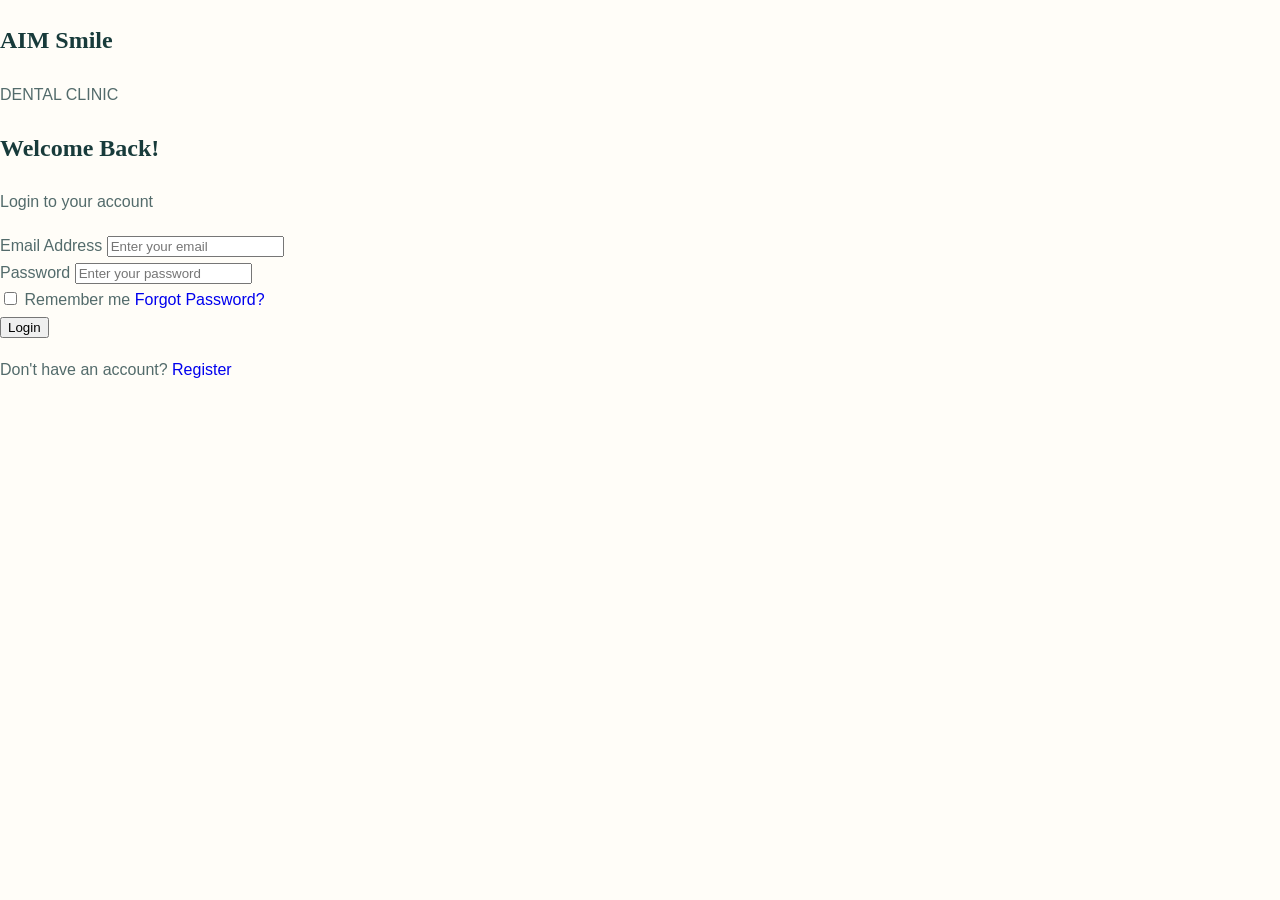
==== login.html @ cc072f6f "Add files via upload" ====
<!DOCTYPE html>
<html lang="en">
<head>
    <meta charset="UTF-8">
    <meta name="viewport" content="width=device-width, initial-scale=1.0">
    <title>Login | AIM Smile Dental Clinic</title>
    <link rel="stylesheet" href="https://cdn.jsdelivr.net/npm/bootstrap-icons@1.11.3/font/bootstrap-icons.min.css">
    <link rel="stylesheet" href="style.css">
</head>

<body class="login-page">

    <main class="container">
        <section class="form-card">

            <div class="logo">
                <i class="bi bi-tooth"></i>
            </div>

            <h1>AIM Smile</h1>
            <p class="clinic-name">DENTAL CLINIC</p>

            <h2>Welcome Back!</h2>
            <p class="subtitle">Login to your account</p>

            <form action="#" method="post">

                <div class="form-group">
                    <label for="email">Email Address</label>
                    <input
                        type="email"
                        id="email"
                        name="email"
                        placeholder="Enter your email"
                        required
                    >
                </div>

                <div class="form-group">
                    <label for="password">Password</label>
                    <input
                        type="password"
                        id="password"
                        name="password"
                        placeholder="Enter your password"
                        required
                    >
                </div>

                <div class="options">
                    <label class="remember">
                        <input type="checkbox" name="remember">
                        Remember me
                    </label>

                    <a href="#">Forgot Password?</a>
                </div>

                <button type="submit">Login</button>

            </form>

            <p class="account-text">
                Don't have an account?
                <a href="register.html">Register</a>
            </p>

        </section>
    </main>

</body>
</html>
---- style.css ----
:root {
    --primary: #159c9c;
    --primary-dark: #087878;
    --light-blue: #eafafa;
    --cream: #fffdf8;
    --dark: #183b3b;
    --text: #536b6b;
    --white: #ffffff;
    --border: #e4eeee;
    --shadow: 0 15px 40px rgba(24, 59, 59, 0.10);
}

* {
    box-sizing: border-box;
}

html {
    scroll-behavior: smooth;
}

body {
    margin: 0;
    font-family: "DM Sans", sans-serif;
    color: var(--text);
    background: var(--cream);
    line-height: 1.7;
}

h1,
h2,
h3,
h4 {
    color: var(--dark);
    font-weight: 700;
}

h1,
h2 {
    font-family: "Playfair Display", serif;
}

a {
    text-decoration: none;
}

.section-padding {
    padding: 90px 0;
}


.btn-main {
    display: inline-block;
    background: var(--primary);
    color: white;
    border: 2px solid var(--primary);
    padding: 11px 24px;
    border-radius: 30px;
    font-weight: 600;
    transition: all 0.3s ease;
}

.btn-main:hover {
    background: var(--primary-dark);
    border-color: var(--primary-dark);
    color: white;
    transform: translateY(-2px);
}

.btn-outline-main {
    display: inline-block;
    color: var(--primary);
    border: 2px solid var(--primary);
    padding: 10px 23px;
    border-radius: 30px;
    font-weight: 600;
    transition: all 0.3s ease;
}

.btn-outline-main:hover {
    background: var(--primary);
    color: white;
}

.btn-white {
    display: inline-block;
    background: white;
    color: var(--primary-dark);
    border: 2px solid white;
    padding: 12px 24px;
    border-radius: 30px;
    font-weight: 700;
    transition: 0.3s ease;
}

.btn-white:hover {
    background: var(--cream);
    color: var(--primary-dark);
    transform: translateY(-2px);
}


.navbar {
    background: rgba(255, 255, 255, 0.97);
    padding: 15px 0;
    box-shadow: 0 3px 20px rgba(0, 0, 0, 0.05);
}

.navbar-brand {
    color: var(--dark) !important;
    font-size: 1.45rem;
    font-weight: 700;
}

.navbar-brand i {
    color: var(--primary);
    margin-right: 6px;
}

.nav-link {
    color: var(--dark) !important;
    font-weight: 500;
    margin: 0 7px;
    transition: 0.3s;
}

.nav-link:hover {
    color: var(--primary) !important;
}

.navbar-toggler {
    border: none;
}

.navbar-toggler:focus {
    box-shadow: none;
}

.navbar-toggler i {
    color: var(--dark);
    font-size: 1.8rem;
}



.section-title {
    max-width: 650px;
    margin: 0 auto 50px;
    text-align: center;
}

.small-title {
    color: var(--primary);
    text-transform: uppercase;
    font-size: 0.8rem;
    font-weight: 700;
    letter-spacing: 2px;
    margin-bottom: 10px;
}

.section-title h2 {
    font-size: clamp(2rem, 4vw, 3rem);
    margin-bottom: 15px;
}

.section-title p {
    margin: 0;
}



.hero {
    min-height: 650px;
    display: flex;
    align-items: center;
    position: relative;
    overflow: hidden;

    background:
        linear-gradient(
            90deg,
            rgba(234, 250, 250, 0.98) 0%,
            rgba(234, 250, 250, 0.90) 43%,
            rgba(234, 250, 250, 0.35) 75%,
            rgba(234, 250, 250, 0.10) 100%
        ),
        url("https://images.unsplash.com/photo-1606811971618-4486d14f3f99?auto=format&fit=crop&w=1800&q=85");

    background-size: cover;
    background-position: center;
}

.hero-content {
    max-width: 600px;
    padding: 80px 0;
}

.hero-label {
    display: inline-block;
    background: white;
    color: var(--primary-dark);
    padding: 7px 15px;
    border-radius: 30px;
    font-size: 0.82rem;
    font-weight: 700;
    margin-bottom: 20px;
    box-shadow: 0 5px 20px rgba(0, 0, 0, 0.06);
}

.hero-label i {
    color: var(--primary);
    margin-right: 5px;
}

.hero h1 {
    font-size: clamp(2.7rem, 6vw, 4.8rem);
    line-height: 1.08;
    margin-bottom: 22px;
}

.hero h1 span {
    color: var(--primary);
    display: block;
}

.hero p {
    font-size: 1.05rem;
    max-width: 540px;
    margin-bottom: 30px;
}

.hero-buttons {
    display: flex;
    gap: 12px;
    flex-wrap: wrap;
}

.hero-buttons i {
    margin-left: 5px;
}



.quick-info {
    margin-top: -55px;
    position: relative;
    z-index: 5;
}

.info-box {
    background: white;
    border-radius: 18px;
    padding: 25px;
    height: 100%;
    box-shadow: var(--shadow);

    display: flex;
    align-items: center;
    gap: 15px;
}

.info-icon {
    width: 52px;
    height: 52px;
    min-width: 52px;

    display: flex;
    align-items: center;
    justify-content: center;

    border-radius: 50%;
    background: var(--light-blue);
    color: var(--primary);
    font-size: 1.3rem;
}

.info-box h5 {
    color: var(--dark);
    margin: 0 0 4px;
    font-weight: 700;
}

.info-box p {
    margin: 0;
    font-size: 0.9rem;
}



.services-section {
    background: white;
}

.service-card {
    height: 100%;
    background: white;
    border: 1px solid var(--border);
    border-radius: 20px;
    padding: 32px 25px;
    transition: all 0.3s ease;
}

.service-card:hover {
    transform: translateY(-8px);
    border-color: transparent;
    box-shadow: var(--shadow);
}

.service-icon {
    width: 65px;
    height: 65px;

    display: flex;
    align-items: center;
    justify-content: center;

    border-radius: 18px;
    background: var(--light-blue);
    color: var(--primary);

    font-size: 1.8rem;
    margin-bottom: 22px;
}

.service-card h4 {
    font-size: 1.2rem;
    margin-bottom: 12px;
}

.service-card p {
    font-size: 0.93rem;
    margin: 0;
}



.about-section {
    background: var(--light-blue);
}

.about-image {
    min-height: 480px;

    border-radius: 25px;

    background:
        linear-gradient(
            0deg,
            rgba(0, 80, 80, 0.15),
            rgba(0, 80, 80, 0.02)
        ),
        url("https://images.unsplash.com/photo-1629909613654-28e377c37b09?auto=format&fit=crop&w=1000&q=85");

    background-size: cover;
    background-position: center;

    box-shadow: var(--shadow);
}

.about-content {
    padding: 20px 10px 20px 30px;
}

.about-content h2 {
    font-size: clamp(2rem, 4vw, 3.1rem);
    margin-bottom: 20px;
}

.check-list {
    list-style: none;
    padding: 0;
    margin: 25px 0;
}

.check-list li {
    margin-bottom: 13px;
    display: flex;
    gap: 10px;
    align-items: flex-start;
}

.check-list i {
    color: var(--primary);
    margin-top: 5px;
}


.comfort-section {
    min-height: 560px;

    display: flex;
    align-items: center;

    background:
        linear-gradient(
            90deg,
            rgba(17, 57, 57, 0.92),
            rgba(17, 57, 57, 0.55),
            rgba(17, 57, 57, 0.12)
        ),
        url("https://images.unsplash.com/photo-1588776814546-1ffcf47267a5?auto=format&fit=crop&w=1800&q=85");

    background-size: cover;
    background-position: center;
}

.comfort-content {
    max-width: 580px;
    padding: 80px 0;
    color: white;
}

.comfort-content h2 {
    color: white;
    font-size: clamp(2.3rem, 5vw, 3.8rem);
    line-height: 1.15;
    margin-bottom: 20px;
}

.comfort-content p {
    color: rgba(255, 255, 255, 0.9);
}

.comfort-badge {
    display: inline-flex;
    align-items: center;
    gap: 8px;

    background: rgba(255, 255, 255, 0.15);
    color: white;

    padding: 7px 14px;
    border-radius: 30px;

    font-size: 0.85rem;
    margin-bottom: 20px;
}


.dentist-section {
    background: white;
}

.dentist-card {
    height: 100%;
    overflow: hidden;

    background: #f8fcfc;

    border-radius: 22px;
    border: 1px solid var(--border);
}

.dentist-photo {
    height: 300px;

    background-size: cover;
    background-position: center;
}

.dentist-one {
    background-image:
        url("https://images.unsplash.com/photo-1594824476967-48c8b964273f?auto=format&fit=crop&w=700&q=85");
}

.dentist-two {
    background-image:
        url("https://images.unsplash.com/photo-1550831107-1553da8c8464?auto=format&fit=crop&w=700&q=85");
}

.dentist-info {
    padding: 25px;
}

.dentist-info h4 {
    margin-bottom: 5px;
}

.dentist-info small {
    color: var(--primary);
    font-weight: 600;
}

.dentist-info p {
    margin: 15px 0 0;
}



.testimonial-section {
    background: var(--light-blue);
}

.testimonial {
    height: 100%;
    background: white;

    border-radius: 20px;
    padding: 30px;

    box-shadow: 0 8px 25px rgba(24, 59, 59, 0.05);
}

.stars {
    color: #f4b942;
    font-size: 1.1rem;
    letter-spacing: 2px;
    margin-bottom: 15px;
}

.testimonial p {
    font-size: 0.95rem;
}

.patient {
    display: flex;
    align-items: center;
    gap: 12px;
    margin-top: 20px;
}

.patient-avatar {
    width: 45px;
    height: 45px;

    display: flex;
    align-items: center;
    justify-content: center;

    border-radius: 50%;

    background: var(--primary);
    color: white;

    font-weight: 700;
}

.patient h6 {
    margin: 0;
    color: var(--dark);
}

.patient small {
    color: #849494;
}

.appointment-section {
    background: white;
}

.appointment-box {
    position: relative;
    overflow: hidden;

    padding: 55px;

    border-radius: 28px;

    background:
        linear-gradient(
            135deg,
            #087878,
            #18a6a6
        );

    color: white;
}

.appointment-box::after {
    content: "✦";

    position: absolute;
    right: 50px;
    top: 10px;

    font-size: 10rem;

    opacity: 0.08;
}

.appointment-box h2 {
    color: white;
    font-size: clamp(2rem, 4vw, 3rem);
}

.appointment-box p {
    max-width: 650px;
    color: rgba(255, 255, 255, 0.88);
}



footer {
    background: #123838;
    color: #b8cccc;
    padding: 65px 0 25px;
}

.footer-brand {
    color: white !important;
    font-size: 1.4rem;
    font-weight: 700;
}

.footer-brand i {
    color: #55d5d5;
}

footer h5 {
    color: white;
    margin-bottom: 15px;
}

footer p {
    max-width: 500px;
}

.footer-links,
.contact-list {
    list-style: none;
    padding: 0;
    margin: 0;
}

.footer-links li {
    margin-bottom: 10px;
}

.footer-links a {
    color: #b8cccc;
    transition: 0.3s;
}

.footer-links a:hover {
    color: white;
}

.contact-list li {
    margin-bottom: 14px;
}

.contact-list i {
    color: #55d5d5;
    margin-right: 8px;
}

.social-links {
    margin-top: 20px;
}

.social-links a {
    width: 38px;
    height: 38px;

    display: inline-flex;
    align-items: center;
    justify-content: center;

    background: rgba(255, 255, 255, 0.08);

    color: white;

    border-radius: 50%;

    margin-right: 7px;

    transition: 0.3s;
}

.social-links a:hover {
    background: var(--primary);
    transform: translateY(-3px);
}

.copyright {
    border-top: 1px solid rgba(255, 255, 255, 0.1);

    margin-top: 40px;
    padding-top: 20px;

    text-align: center;

    font-size: 0.85rem;
}


@media (max-width: 991px) {

    .hero {
        min-height: 600px;

        background:
            linear-gradient(
                180deg,
                rgba(234, 250, 250, 0.95),
                rgba(234, 250, 250, 0.70)
            ),
            url("https://images.unsplash.com/photo-1606811971618-4486d14f3f99?auto=format&fit=crop&w=1200&q=85");

        background-position: center;
    }

    .hero-content {
        padding: 100px 0 130px;
    }

    .quick-info {
        margin-top: -45px;
    }

    .about-content {
        padding: 20px 0;
    }

    .appointment-box {
        padding: 40px;
    }
}



@media (max-width: 767px) {

    .section-padding {
        padding: 65px 0;
    }

    .hero {
        min-height: 680px;
    }

    .hero-content {
        padding: 80px 10px 120px;
    }

    .hero h1 {
        font-size: 2.8rem;
    }

    .hero p {
        font-size: 0.95rem;
    }

    .hero-buttons {
        flex-direction: column;
        width: 100%;
        align-items: stretch;
    }

    .hero-buttons a {
        text-align: center;
    }

    .quick-info {
        margin-top: -60px;
    }

    .info-box {
        padding: 20px;
    }

    .about-image {
        min-height: 330px;
    }

    .comfort-section {
        min-height: 600px;
    }

    .comfort-content {
        padding: 80px 10px;
    }

    .appointment-box {
        padding: 35px 25px;
        border-radius: 20px;
    }

    .appointment-box .btn-white {
        width: 100%;
        text-align: center;
    }

    .dentist-photo {
        height: 270px;
    }
}


@media (max-width: 480px) {

    .hero {
        min-height: 650px;
    }

    .hero h1 {
        font-size: 2.35rem;
    }

    .hero-label {
        font-size: 0.75rem;
    }

    .section-title h2 {
        font-size: 2rem;
    }

    .btn-main,
    .btn-outline-main {
        width: 100%;
        text-align: center;
    }

    .service-card {
        padding: 27px 22px;
    }

    .appointment-box h2 {
        font-size: 2rem;
    }

}
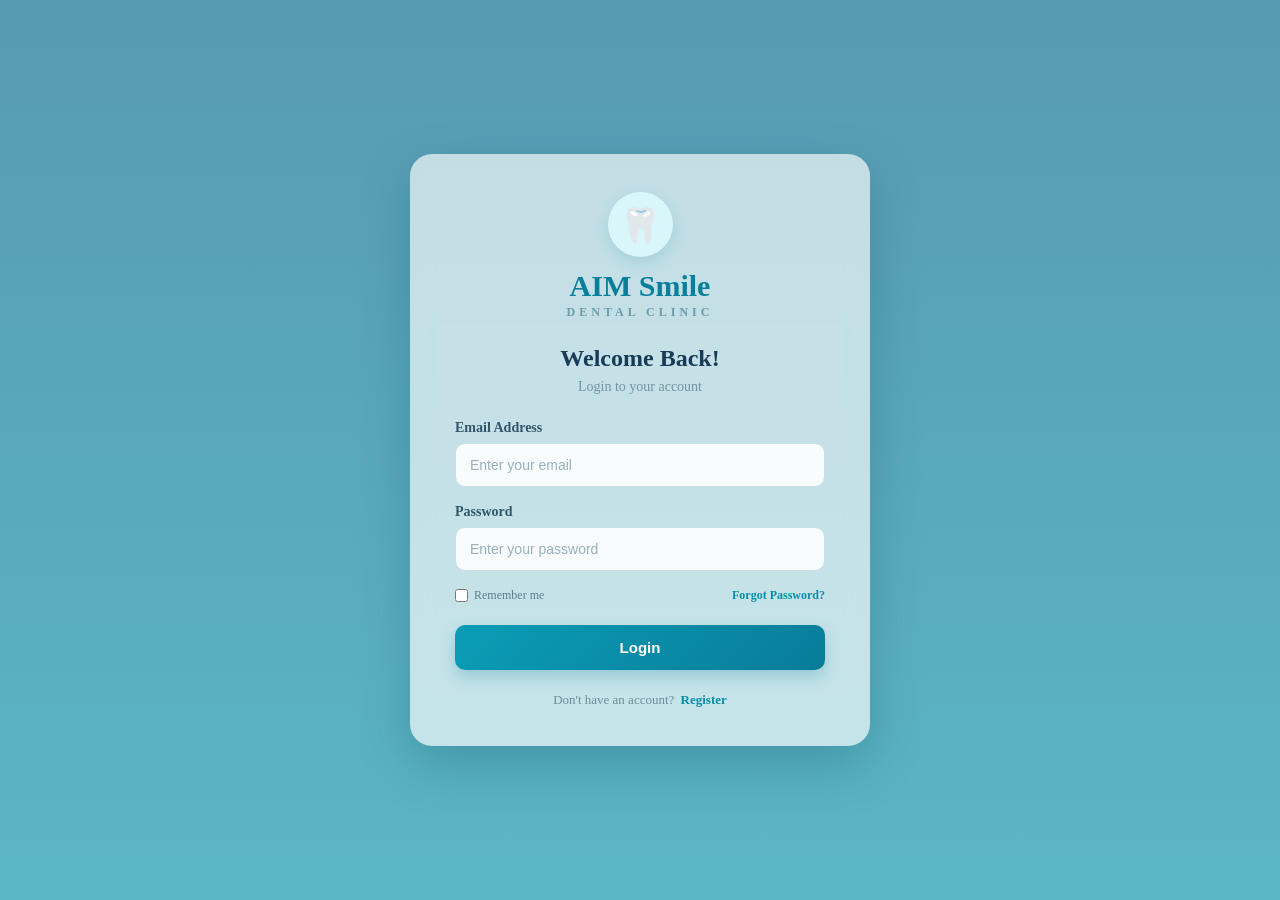
==== commit 1e5859f1: "Add files via upload" ====
--- a/login.html
+++ b/login.html
@@ -4,7 +4,6 @@
     <meta charset="UTF-8">
     <meta name="viewport" content="width=device-width, initial-scale=1.0">
     <title>Login | AIM Smile Dental Clinic</title>
-    <link rel="stylesheet" href="https://cdn.jsdelivr.net/npm/bootstrap-icons@1.11.3/font/bootstrap-icons.min.css">
     <link rel="stylesheet" href="style.css">
 </head>
 
@@ -14,7 +13,7 @@
         <section class="form-card">
 
             <div class="logo">
-                <i class="bi bi-tooth"></i>
+                🦷
             </div>
 
             <h1>AIM Smile</h1>
--- a/style.css
+++ b/style.css
@@ -1,821 +1,354 @@
-:root {
-    --primary: #159c9c;
-    --primary-dark: #087878;
-    --light-blue: #eafafa;
-    --cream: #fffdf8;
-    --dark: #183b3b;
-    --text: #536b6b;
-    --white: #ffffff;
-    --border: #e4eeee;
-    --shadow: 0 15px 40px rgba(24, 59, 59, 0.10);
-}
-
 * {
+    margin: 0;
+    padding: 0;
     box-sizing: border-box;
 }
-
-html {
-    scroll-behavior: smooth;
-}
-
 body {
     margin: 0;
-    font-family: "DM Sans", sans-serif;
-    color: var(--text);
-    background: var(--cream);
-    line-height: 1.7;
-}
-
-h1,
-h2,
-h3,
-h4 {
-    color: var(--dark);
-    font-weight: 700;
-}
-
-h1,
-h2 {
-    font-family: "Playfair Display", serif;
-}
-
-a {
-    text-decoration: none;
-}
-
-.section-padding {
-    padding: 90px 0;
-}
-
-
-.btn-main {
-    display: inline-block;
-    background: var(--primary);
+    min-height: 100vh;
+
+    font-family: Georgia, "Times New Roman", serif;
     color: white;
-    border: 2px solid var(--primary);
-    padding: 11px 24px;
-    border-radius: 30px;
-    font-weight: 600;
-    transition: all 0.3s ease;
-}
-
-.btn-main:hover {
-    background: var(--primary-dark);
-    border-color: var(--primary-dark);
-    color: white;
-    transform: translateY(-2px);
-}
-
-.btn-outline-main {
-    display: inline-block;
-    color: var(--primary);
-    border: 2px solid var(--primary);
-    padding: 10px 23px;
-    border-radius: 30px;
-    font-weight: 600;
-    transition: all 0.3s ease;
-}
-
-.btn-outline-main:hover {
-    background: var(--primary);
-    color: white;
-}
-
-.btn-white {
-    display: inline-block;
-    background: white;
-    color: var(--primary-dark);
-    border: 2px solid white;
-    padding: 12px 24px;
-    border-radius: 30px;
-    font-weight: 700;
-    transition: 0.3s ease;
-}
-
-.btn-white:hover {
-    background: var(--cream);
-    color: var(--primary-dark);
-    transform: translateY(-2px);
-}
-
-
-.navbar {
-    background: rgba(255, 255, 255, 0.97);
-    padding: 15px 0;
-    box-shadow: 0 3px 20px rgba(0, 0, 0, 0.05);
-}
-
-.navbar-brand {
-    color: var(--dark) !important;
-    font-size: 1.45rem;
-    font-weight: 700;
-}
-
-.navbar-brand i {
-    color: var(--primary);
-    margin-right: 6px;
-}
-
-.nav-link {
-    color: var(--dark) !important;
-    font-weight: 500;
-    margin: 0 7px;
-    transition: 0.3s;
-}
-
-.nav-link:hover {
-    color: var(--primary) !important;
-}
-
-.navbar-toggler {
-    border: none;
-}
-
-.navbar-toggler:focus {
-    box-shadow: none;
-}
-
-.navbar-toggler i {
-    color: var(--dark);
-    font-size: 1.8rem;
-}
-
-
-
-.section-title {
-    max-width: 650px;
-    margin: 0 auto 50px;
-    text-align: center;
-}
-
-.small-title {
-    color: var(--primary);
-    text-transform: uppercase;
-    font-size: 0.8rem;
-    font-weight: 700;
-    letter-spacing: 2px;
-    margin-bottom: 10px;
-}
-
-.section-title h2 {
-    font-size: clamp(2rem, 4vw, 3rem);
-    margin-bottom: 15px;
-}
-
-.section-title p {
-    margin: 0;
-}
-
-
-
-.hero {
-    min-height: 650px;
-    display: flex;
-    align-items: center;
-    position: relative;
-    overflow: hidden;
 
     background:
         linear-gradient(
-            90deg,
-            rgba(234, 250, 250, 0.98) 0%,
-            rgba(234, 250, 250, 0.90) 43%,
-            rgba(234, 250, 250, 0.35) 75%,
-            rgba(234, 250, 250, 0.10) 100%
+            rgba(16, 111, 145, 0.70),
+            rgba(21, 152, 171, 0.70)
         ),
-        url("https://images.unsplash.com/photo-1606811971618-4486d14f3f99?auto=format&fit=crop&w=1800&q=85");
+        url("https://images.unsplash.com/photo-1606811971618-4486d14f3f99?auto=format&fit=crop&w=1600&q=80");
 
     background-size: cover;
     background-position: center;
-}
-
-.hero-content {
-    max-width: 600px;
-    padding: 80px 0;
-}
-
-.hero-label {
-    display: inline-block;
-    background: white;
-    color: var(--primary-dark);
-    padding: 7px 15px;
-    border-radius: 30px;
-    font-size: 0.82rem;
-    font-weight: 700;
-    margin-bottom: 20px;
-    box-shadow: 0 5px 20px rgba(0, 0, 0, 0.06);
-}
-
-.hero-label i {
-    color: var(--primary);
-    margin-right: 5px;
-}
-
-.hero h1 {
-    font-size: clamp(2.7rem, 6vw, 4.8rem);
-    line-height: 1.08;
-    margin-bottom: 22px;
-}
-
-.hero h1 span {
-    color: var(--primary);
-    display: block;
-}
-
-.hero p {
-    font-size: 1.05rem;
-    max-width: 540px;
-    margin-bottom: 30px;
-}
-
-.hero-buttons {
+    background-repeat: no-repeat;
+}
+
+
+.container {
+    min-height: 100vh;
+
     display: flex;
-    gap: 12px;
-    flex-wrap: wrap;
-}
-
-.hero-buttons i {
-    margin-left: 5px;
-}
-
-
-
-.quick-info {
-    margin-top: -55px;
-    position: relative;
-    z-index: 5;
-}
-
-.info-box {
-    background: white;
-    border-radius: 18px;
-    padding: 25px;
-    height: 100%;
-    box-shadow: var(--shadow);
-
-    display: flex;
+    justify-content: center;
     align-items: center;
-    gap: 15px;
-}
-
-.info-icon {
-    width: 52px;
-    height: 52px;
-    min-width: 52px;
-
-    display: flex;
-    align-items: center;
-    justify-content: center;
-
-    border-radius: 50%;
-    background: var(--light-blue);
-    color: var(--primary);
-    font-size: 1.3rem;
-}
-
-.info-box h5 {
-    color: var(--dark);
-    margin: 0 0 4px;
-    font-weight: 700;
-}
-
-.info-box p {
-    margin: 0;
-    font-size: 0.9rem;
-}
-
-
-
-.services-section {
-    background: white;
-}
-
-.service-card {
-    height: 100%;
-    background: white;
-    border: 1px solid var(--border);
-    border-radius: 20px;
-    padding: 32px 25px;
-    transition: all 0.3s ease;
-}
-
-.service-card:hover {
-    transform: translateY(-8px);
-    border-color: transparent;
-    box-shadow: var(--shadow);
-}
-
-.service-icon {
+
+    padding: 40px 20px;
+}
+
+
+
+.form-card {
+    width: 100%;
+    max-width: 460px;
+
+    padding: 38px 45px;
+
+    background: rgba(255, 255, 255, 0.65);
+
+    border-radius: 22px;
+
+    box-shadow:
+        0 20px 50px rgba(0, 71, 91, 0.25);
+
+    backdrop-filter: blur(10px);
+}
+
+.register-card {
+    max-width: 520px;
+}
+
+
+
+.logo {
     width: 65px;
     height: 65px;
 
+    margin: 0 auto 12px;
+
     display: flex;
+    justify-content: center;
     align-items: center;
-    justify-content: center;
-
-    border-radius: 18px;
-    background: var(--light-blue);
-    color: var(--primary);
-
-    font-size: 1.8rem;
-    margin-bottom: 22px;
-}
-
-.service-card h4 {
-    font-size: 1.2rem;
-    margin-bottom: 12px;
-}
-
-.service-card p {
-    font-size: 0.93rem;
-    margin: 0;
-}
-
-
-
-.about-section {
-    background: var(--light-blue);
-}
-
-.about-image {
-    min-height: 480px;
-
-    border-radius: 25px;
-
-    background:
-        linear-gradient(
-            0deg,
-            rgba(0, 80, 80, 0.15),
-            rgba(0, 80, 80, 0.02)
-        ),
-        url("https://images.unsplash.com/photo-1629909613654-28e377c37b09?auto=format&fit=crop&w=1000&q=85");
-
-    background-size: cover;
-    background-position: center;
-
-    box-shadow: var(--shadow);
-}
-
-.about-content {
-    padding: 20px 10px 20px 30px;
-}
-
-.about-content h2 {
-    font-size: clamp(2rem, 4vw, 3.1rem);
-    margin-bottom: 20px;
-}
-
-.check-list {
-    list-style: none;
-    padding: 0;
-    margin: 25px 0;
-}
-
-.check-list li {
-    margin-bottom: 13px;
+
+    font-size: 34px;
+
+    background: #d9f6fa;
+    border-radius: 50%;
+
+    box-shadow: 0 5px 15px rgba(20, 150, 170, 0.2);
+}
+
+h1 {
+    text-align: center;
+
+    font-size: 30px;
+    color: #087f9b;
+
+    margin-bottom: 2px;
+}
+
+.clinic-name {
+    text-align: center;
+
+    font-size: 12px;
+    font-weight: bold;
+
+    letter-spacing: 4px;
+
+    color: #6a9aaa;
+
+    margin-bottom: 25px;
+}
+
+h2 {
+    text-align: center;
+
+    font-size: 24px;
+
+    color: #183b56;
+
+    margin-bottom: 7px;
+}
+
+.subtitle {
+    text-align: center;
+
+    font-size: 14px;
+
+    color: #7793a0;
+
+    margin-bottom: 25px;
+}
+
+
+
+.form-group {
+    margin-bottom: 17px;
+}
+
+.form-group label {
+    display: block;
+
+    margin-bottom: 7px;
+
+    font-size: 14px;
+    font-weight: bold;
+
+    color: #31566a;
+}
+
+input,
+select {
+    width: 100%;
+
+    padding: 13px 14px;
+
+    border: 1px solid #c8dfe5;
+
+    border-radius: 10px;
+
+    background: #f8fcfd;
+
+    color: #24495a;
+
+    font-size: 14px;
+
+    outline: none;
+
+    transition: 0.2s;
+}
+
+input::placeholder {
+    color: #9ab0b9;
+}
+
+input:focus,
+select:focus {
+    border-color: #18a5bb;
+
+    background: white;
+
+    box-shadow: 0 0 0 3px rgba(24, 165, 187, 0.12);
+}
+
+
+
+.form-row {
+    display: grid;
+
+    grid-template-columns: 1fr 1fr;
+
+    gap: 15px;
+}
+
+
+
+.options {
     display: flex;
-    gap: 10px;
-    align-items: flex-start;
-}
-
-.check-list i {
-    color: var(--primary);
-    margin-top: 5px;
-}
-
-
-.comfort-section {
-    min-height: 560px;
-
+
+    justify-content: space-between;
+    align-items: center;
+
+    margin: 3px 0 22px;
+
+    font-size: 12px;
+}
+
+.remember,
+.terms {
     display: flex;
+
     align-items: center;
 
-    background:
-        linear-gradient(
-            90deg,
-            rgba(17, 57, 57, 0.92),
-            rgba(17, 57, 57, 0.55),
-            rgba(17, 57, 57, 0.12)
-        ),
-        url("https://images.unsplash.com/photo-1588776814546-1ffcf47267a5?auto=format&fit=crop&w=1800&q=85");
-
-    background-size: cover;
-    background-position: center;
-}
-
-.comfort-content {
-    max-width: 580px;
-    padding: 80px 0;
+    gap: 6px;
+
+    color: #607d89;
+
+    font-size: 12px;
+
+    cursor: pointer;
+}
+
+.remember input,
+.terms input {
+    width: auto;
+}
+
+a {
+    color: #078da7;
+
+    font-weight: bold;
+
+    text-decoration: none;
+}
+
+a:hover {
+    text-decoration: underline;
+}
+
+
+button {
+    width: 100%;
+
+    padding: 14px;
+
+    border: none;
+    border-radius: 10px;
+
+    background: linear-gradient(
+        135deg,
+        #0b9db6,
+        #087c99
+    );
+
     color: white;
-}
-
-.comfort-content h2 {
-    color: white;
-    font-size: clamp(2.3rem, 5vw, 3.8rem);
-    line-height: 1.15;
-    margin-bottom: 20px;
-}
-
-.comfort-content p {
-    color: rgba(255, 255, 255, 0.9);
-}
-
-.comfort-badge {
-    display: inline-flex;
-    align-items: center;
-    gap: 8px;
-
-    background: rgba(255, 255, 255, 0.15);
-    color: white;
-
-    padding: 7px 14px;
-    border-radius: 30px;
-
-    font-size: 0.85rem;
-    margin-bottom: 20px;
-}
-
-
-.dentist-section {
-    background: white;
-}
-
-.dentist-card {
-    height: 100%;
-    overflow: hidden;
-
-    background: #f8fcfc;
-
-    border-radius: 22px;
-    border: 1px solid var(--border);
-}
-
-.dentist-photo {
-    height: 300px;
-
-    background-size: cover;
-    background-position: center;
-}
-
-.dentist-one {
-    background-image:
-        url("https://images.unsplash.com/photo-1594824476967-48c8b964273f?auto=format&fit=crop&w=700&q=85");
-}
-
-.dentist-two {
-    background-image:
-        url("https://images.unsplash.com/photo-1550831107-1553da8c8464?auto=format&fit=crop&w=700&q=85");
-}
-
-.dentist-info {
-    padding: 25px;
-}
-
-.dentist-info h4 {
-    margin-bottom: 5px;
-}
-
-.dentist-info small {
-    color: var(--primary);
-    font-weight: 600;
-}
-
-.dentist-info p {
-    margin: 15px 0 0;
-}
-
-
-
-.testimonial-section {
-    background: var(--light-blue);
-}
-
-.testimonial {
-    height: 100%;
-    background: white;
-
-    border-radius: 20px;
-    padding: 30px;
-
-    box-shadow: 0 8px 25px rgba(24, 59, 59, 0.05);
-}
-
-.stars {
-    color: #f4b942;
-    font-size: 1.1rem;
-    letter-spacing: 2px;
-    margin-bottom: 15px;
-}
-
-.testimonial p {
-    font-size: 0.95rem;
-}
-
-.patient {
-    display: flex;
-    align-items: center;
-    gap: 12px;
-    margin-top: 20px;
-}
-
-.patient-avatar {
-    width: 45px;
-    height: 45px;
-
-    display: flex;
-    align-items: center;
-    justify-content: center;
-
-    border-radius: 50%;
-
-    background: var(--primary);
-    color: white;
-
-    font-weight: 700;
-}
-
-.patient h6 {
-    margin: 0;
-    color: var(--dark);
-}
-
-.patient small {
-    color: #849494;
-}
-
-.appointment-section {
-    background: white;
-}
-
-.appointment-box {
-    position: relative;
-    overflow: hidden;
-
-    padding: 55px;
-
-    border-radius: 28px;
-
-    background:
-        linear-gradient(
-            135deg,
-            #087878,
-            #18a6a6
-        );
-
-    color: white;
-}
-
-.appointment-box::after {
-    content: "✦";
-
-    position: absolute;
-    right: 50px;
-    top: 10px;
-
-    font-size: 10rem;
-
-    opacity: 0.08;
-}
-
-.appointment-box h2 {
-    color: white;
-    font-size: clamp(2rem, 4vw, 3rem);
-}
-
-.appointment-box p {
-    max-width: 650px;
-    color: rgba(255, 255, 255, 0.88);
-}
-
-
-
-footer {
-    background: #123838;
-    color: #b8cccc;
-    padding: 65px 0 25px;
-}
-
-.footer-brand {
-    color: white !important;
-    font-size: 1.4rem;
-    font-weight: 700;
-}
-
-.footer-brand i {
-    color: #55d5d5;
-}
-
-footer h5 {
-    color: white;
-    margin-bottom: 15px;
-}
-
-footer p {
-    max-width: 500px;
-}
-
-.footer-links,
-.contact-list {
-    list-style: none;
-    padding: 0;
-    margin: 0;
-}
-
-.footer-links li {
-    margin-bottom: 10px;
-}
-
-.footer-links a {
-    color: #b8cccc;
-    transition: 0.3s;
-}
-
-.footer-links a:hover {
-    color: white;
-}
-
-.contact-list li {
-    margin-bottom: 14px;
-}
-
-.contact-list i {
-    color: #55d5d5;
-    margin-right: 8px;
-}
-
-.social-links {
-    margin-top: 20px;
-}
-
-.social-links a {
-    width: 38px;
-    height: 38px;
-
-    display: inline-flex;
-    align-items: center;
-    justify-content: center;
-
-    background: rgba(255, 255, 255, 0.08);
-
-    color: white;
-
-    border-radius: 50%;
-
-    margin-right: 7px;
-
-    transition: 0.3s;
-}
-
-.social-links a:hover {
-    background: var(--primary);
-    transform: translateY(-3px);
-}
-
-.copyright {
-    border-top: 1px solid rgba(255, 255, 255, 0.1);
-
-    margin-top: 40px;
-    padding-top: 20px;
-
-    text-align: center;
-
-    font-size: 0.85rem;
-}
-
-
-@media (max-width: 991px) {
-
-    .hero {
-        min-height: 600px;
-
-        background:
-            linear-gradient(
-                180deg,
-                rgba(234, 250, 250, 0.95),
-                rgba(234, 250, 250, 0.70)
-            ),
-            url("https://images.unsplash.com/photo-1606811971618-4486d14f3f99?auto=format&fit=crop&w=1200&q=85");
-
-        background-position: center;
-    }
-
-    .hero-content {
-        padding: 100px 0 130px;
-    }
-
-    .quick-info {
-        margin-top: -45px;
-    }
-
-    .about-content {
-        padding: 20px 0;
-    }
-
-    .appointment-box {
-        padding: 40px;
-    }
-}
-
-
-
-@media (max-width: 767px) {
-
-    .section-padding {
-        padding: 65px 0;
-    }
-
-    .hero {
-        min-height: 680px;
-    }
-
-    .hero-content {
-        padding: 80px 10px 120px;
-    }
-
-    .hero h1 {
-        font-size: 2.8rem;
-    }
-
-    .hero p {
-        font-size: 0.95rem;
-    }
-
-    .hero-buttons {
+
+    font-size: 15px;
+    font-weight: bold;
+
+    cursor: pointer;
+
+    box-shadow:
+        0 7px 15px rgba(8, 124, 153, 0.25);
+
+    transition: 0.2s;
+}
+
+button:hover {
+    background: linear-gradient(
+        135deg,
+        #078da7,
+        #066b84
+    );
+
+    transform: translateY(-1px);
+
+    box-shadow:
+        0 9px 18px rgba(8, 124, 153, 0.32);
+}
+
+
+.account-text {
+    text-align: center;
+
+    margin-top: 22px;
+
+    font-size: 13px;
+
+    color: #708b96;
+}
+
+.account-text a {
+    margin-left: 3px;
+}
+
+
+
+
+.terms {
+    margin: 5px 0 20px;
+
+    line-height: 1.4;
+}
+
+
+@media (max-width: 600px) {
+
+    .container {
+        padding: 20px 15px;
+    }
+
+    .form-card,
+    .register-card {
+        padding: 30px 24px;
+
+        border-radius: 18px;
+    }
+
+    h1 {
+        font-size: 26px;
+    }
+
+    h2 {
+        font-size: 21px;
+    }
+
+    .form-row {
+        grid-template-columns: 1fr;
+
+        gap: 0;
+    }
+
+    .options {
         flex-direction: column;
-        width: 100%;
-        align-items: stretch;
-    }
-
-    .hero-buttons a {
-        text-align: center;
-    }
-
-    .quick-info {
-        margin-top: -60px;
-    }
-
-    .info-box {
-        padding: 20px;
-    }
-
-    .about-image {
-        min-height: 330px;
-    }
-
-    .comfort-section {
-        min-height: 600px;
-    }
-
-    .comfort-content {
-        padding: 80px 10px;
-    }
-
-    .appointment-box {
-        padding: 35px 25px;
-        border-radius: 20px;
-    }
-
-    .appointment-box .btn-white {
-        width: 100%;
-        text-align: center;
-    }
-
-    .dentist-photo {
-        height: 270px;
-    }
-}
-
-
-@media (max-width: 480px) {
-
-    .hero {
-        min-height: 650px;
-    }
-
-    .hero h1 {
-        font-size: 2.35rem;
-    }
-
-    .hero-label {
-        font-size: 0.75rem;
-    }
-
-    .section-title h2 {
-        font-size: 2rem;
-    }
-
-    .btn-main,
-    .btn-outline-main {
-        width: 100%;
-        text-align: center;
-    }
-
-    .service-card {
-        padding: 27px 22px;
-    }
-
-    .appointment-box h2 {
-        font-size: 2rem;
-    }
-
-}+
+        align-items: flex-start;
+
+        gap: 10px;
+    }
+
+}
+
+
+/* SMALL MOBILE*/
+
+@media (max-width: 380px) {
+
+    .form-card {
+        padding: 25px 18px;
+    }
+
+    .logo {
+        width: 55px;
+        height: 55px;
+
+        font-size: 28px;
+    }
+
+    h1 {
+        font-size: 24px;
+    }
+
+    input,
+    select {
+        padding: 12px;
+    }
+
+}
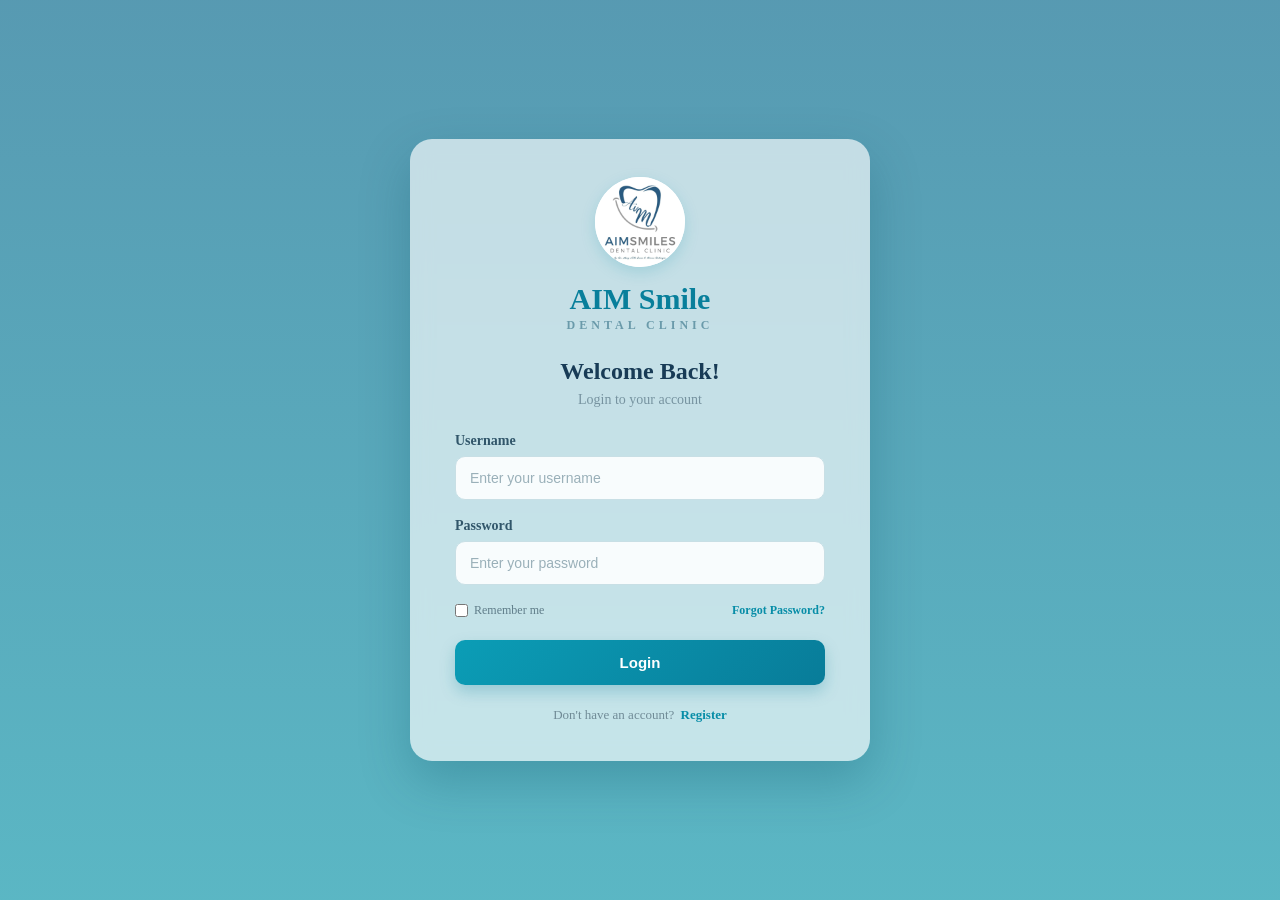
==== commit 1e8c8a32: "Add files via upload" ====
--- a/login.html
+++ b/login.html
@@ -3,69 +3,115 @@
 <head>
     <meta charset="UTF-8">
     <meta name="viewport" content="width=device-width, initial-scale=1.0">
+
     <title>Login | AIM Smile Dental Clinic</title>
-    <link rel="stylesheet" href="style.css">
+
+    <link rel="stylesheet"
+          href="https://cdn.jsdelivr.net/npm/bootstrap-icons@1.11.3/font/bootstrap-icons.min.css">
+
+    <link rel="stylesheet" href="stylelogin.css">
 </head>
 
 <body class="login-page">
 
     <main class="container">
+
         <section class="form-card">
 
             <div class="logo">
-                🦷
+                <img src="logo.jpg" alt="AIM Smile Dental Clinic Logo">
             </div>
 
             <h1>AIM Smile</h1>
             <p class="clinic-name">DENTAL CLINIC</p>
 
             <h2>Welcome Back!</h2>
-            <p class="subtitle">Login to your account</p>
 
-            <form action="#" method="post">
+            <p class="subtitle">
+                Login to your account
+            </p>
 
                 <div class="form-group">
-                    <label for="email">Email Address</label>
+
+                    <label for="username">
+                        Username
+                    </label>
+
                     <input
-                        type="email"
-                        id="email"
-                        name="email"
-                        placeholder="Enter your email"
+                        type="text"
+                        id="username"
+                        name="username"
+                        placeholder="Enter your username"
+                        minlength="5"
+                        maxlength="20"
                         required
                     >
+                    
+                    <small class="validation-message">
+                        Please enter a valid username.
+                    </small>
+                
                 </div>
 
                 <div class="form-group">
-                    <label for="password">Password</label>
+
+                    <label for="login-password">
+                        Password
+                    </label>
+
                     <input
                         type="password"
-                        id="password"
+                        id="login-password"
                         name="password"
                         placeholder="Enter your password"
+                        minlength="7"
                         required
                     >
+
+                    <small class="validation-message">
+                        Please enter a valid password.
+                    </small>
+
                 </div>
 
                 <div class="options">
+
                     <label class="remember">
-                        <input type="checkbox" name="remember">
+
+                        <input
+                            type="checkbox"
+                            name="remember"
+                        >
+
                         Remember me
+
                     </label>
 
-                    <a href="#">Forgot Password?</a>
+                    <a href="#">
+                        Forgot Password?
+                    </a>
+
                 </div>
 
-                <button type="submit">Login</button>
+                <button type="submit">
+                    Login
+                </button>
 
             </form>
 
             <p class="account-text">
+
                 Don't have an account?
-                <a href="register.html">Register</a>
+
+                <a href="register.html">
+                    Register
+                </a>
+
             </p>
 
         </section>
+
     </main>
 
 </body>
-</html>
+</html>
--- a/stylelogin.css
+++ b/stylelogin.css
@@ -0,0 +1,394 @@
+* {
+    margin: 0;
+    padding: 0;
+    box-sizing: border-box;
+}
+
+body {
+    min-height: 100vh;
+    font-family: Georgia, "Times New Roman", serif;
+    color: white;
+
+    background:
+        linear-gradient(
+            rgba(16, 111, 145, 0.70),
+            rgba(21, 152, 171, 0.70)
+        ),
+        url("https://images.unsplash.com/photo-1606811971618-4486d14f3f99?auto=format&fit=crop&w=1600&q=80");
+
+    background-size: cover;
+    background-position: center;
+    background-repeat: no-repeat;
+}
+
+.container {
+    min-height: 100vh;
+
+    display: flex;
+    justify-content: center;
+    align-items: center;
+
+    padding: 40px 20px;
+}
+
+.form-card {
+    width: 100%;
+    max-width: 460px;
+
+    padding: 38px 45px;
+
+    background: rgba(255, 255, 255, 0.65);
+
+    border-radius: 22px;
+
+    box-shadow:
+        0 20px 50px rgba(0, 71, 91, 0.25);
+
+    backdrop-filter: blur(10px);
+}
+
+.register-card {
+    max-width: 520px;
+}
+
+.logo {
+    width: 90px;
+    height: 90px;
+    margin: 0 auto 15px;
+
+    display: flex;
+    justify-content: center;
+    align-items: center;
+
+    background: white;
+    border-radius: 50%;
+
+    overflow: hidden;
+
+    box-shadow: 0 5px 15px rgba(20, 150, 170, 0.2);
+}
+
+.logo img {
+    width: 100%;
+    height: 100%;
+    object-fit: contain;
+    display: block;
+}
+h1 {
+    text-align: center;
+
+    font-size: 30px;
+
+    color: #087f9b;
+
+    margin-bottom: 2px;
+}
+
+.clinic-name {
+    text-align: center;
+
+    font-size: 12px;
+    font-weight: bold;
+
+    letter-spacing: 4px;
+
+    color: #6a9aaa;
+
+    margin-bottom: 25px;
+}
+
+h2 {
+    text-align: center;
+
+    font-size: 24px;
+
+    color: #183b56;
+
+    margin-bottom: 7px;
+}
+
+.subtitle {
+    text-align: center;
+
+    font-size: 14px;
+
+    color: #7793a0;
+
+    margin-bottom: 25px;
+}
+
+.form-group {
+    margin-bottom: 18px;
+}
+
+.form-group label {
+    display: block;
+
+    margin-bottom: 7px;
+
+    font-size: 14px;
+
+    font-weight: bold;
+
+    color: #31566a;
+}
+
+input,
+select {
+    width: 100%;
+
+    padding: 13px 14px;
+
+    border: 1px solid #c8dfe5;
+
+    border-radius: 10px;
+
+    background: #f8fcfd;
+
+    color: #24495a;
+
+    font-size: 14px;
+
+    outline: none;
+
+    transition: 0.2s;
+}
+
+input::placeholder {
+    color: #9ab0b9;
+}
+
+input:focus,
+select:focus {
+    border-color: #18a5bb;
+
+    background: white;
+
+    box-shadow:
+        0 0 0 3px rgba(24, 165, 187, 0.12);
+}
+
+/* Invalid fields */
+
+input:invalid:not(:placeholder-shown),
+select:invalid {
+    border: 2px solid #dc3545;
+    background: #fff5f5;
+}
+
+input:valid:not(:placeholder-shown),
+select:valid {
+    border: 2px solid #28a745;
+    background: #f7fff8;
+}
+
+/* Error message underneath field */
+
+.validation-message {
+    display: none;
+
+    margin-top: 5px;
+
+    color: #dc3545;
+
+    font-size: 12px;
+
+    font-weight: bold;
+}
+
+input:invalid:not(:placeholder-shown) + .validation-message,
+select:invalid + .validation-message {
+    display: block;
+}
+
+.password-note {
+    display: block;
+
+    margin-top: 5px;
+
+    color: #78909c;
+
+    font-size: 12px;
+}
+
+.options {
+    display: flex;
+
+    justify-content: space-between;
+    align-items: center;
+
+    margin: 3px 0 22px;
+
+    font-size: 12px;
+}
+
+.remember {
+    display: flex;
+
+    align-items: center;
+
+    gap: 6px;
+
+    color: #607d89;
+
+    font-size: 12px;
+
+    cursor: pointer;
+}
+
+.remember input {
+    width: auto;
+}
+
+a {
+    color: #078da7;
+
+    font-weight: bold;
+
+    text-decoration: none;
+}
+
+a:hover {
+    text-decoration: underline;
+}
+
+button {
+    width: 100%;
+
+    padding: 14px;
+
+    border: none;
+
+    border-radius: 10px;
+
+    background: linear-gradient(
+        135deg,
+        #0b9db6,
+        #087c99
+    );
+
+    color: white;
+
+    font-size: 15px;
+
+    font-weight: bold;
+
+    cursor: pointer;
+
+    box-shadow:
+        0 7px 15px rgba(8, 124, 153, 0.25);
+
+    transition: 0.2s;
+}
+
+button:hover {
+    background: linear-gradient(
+        135deg,
+        #078da7,
+        #066b84
+    );
+
+    transform: translateY(-1px);
+
+    box-shadow:
+        0 9px 18px rgba(8, 124, 153, 0.32);
+}
+
+.account-text {
+    text-align: center;
+
+    margin-top: 22px;
+
+    font-size: 13px;
+
+    color: #708b96;
+}
+
+.account-text a {
+    margin-left: 3px;
+}
+
+.terms {
+    display: flex;
+
+    align-items: flex-start;
+
+    gap: 7px;
+
+    margin: 5px 0 20px;
+
+    color: #607d89;
+
+    font-size: 12px;
+
+    line-height: 1.4;
+}
+
+.terms input {
+    width: auto;
+
+    margin-top: 2px;
+}
+
+.terms label {
+    margin: 0;
+
+    font-size: 12px;
+
+    color: #607d89;
+}
+
+@media (max-width: 600px) {
+
+    .container {
+        padding: 20px 15px;
+    }
+
+    .form-card,
+    .register-card {
+        padding: 30px 24px;
+
+        border-radius: 18px;
+    }
+
+    h1 {
+        font-size: 26px;
+    }
+
+    h2 {
+        font-size: 21px;
+    }
+
+    .options {
+        flex-direction: column;
+
+        align-items: flex-start;
+
+        gap: 10px;
+    }
+}
+
+@media (max-width: 380px) {
+
+    .form-card {
+        padding: 25px 18px;
+    }
+
+    .logo {
+        width: 55px;
+        height: 55px;
+    }
+
+    .logo i {
+        font-size: 30px;
+    }
+
+    h1 {
+        font-size: 24px;
+    }
+
+    input,
+    select {
+        padding: 12px;
+    }
+}
